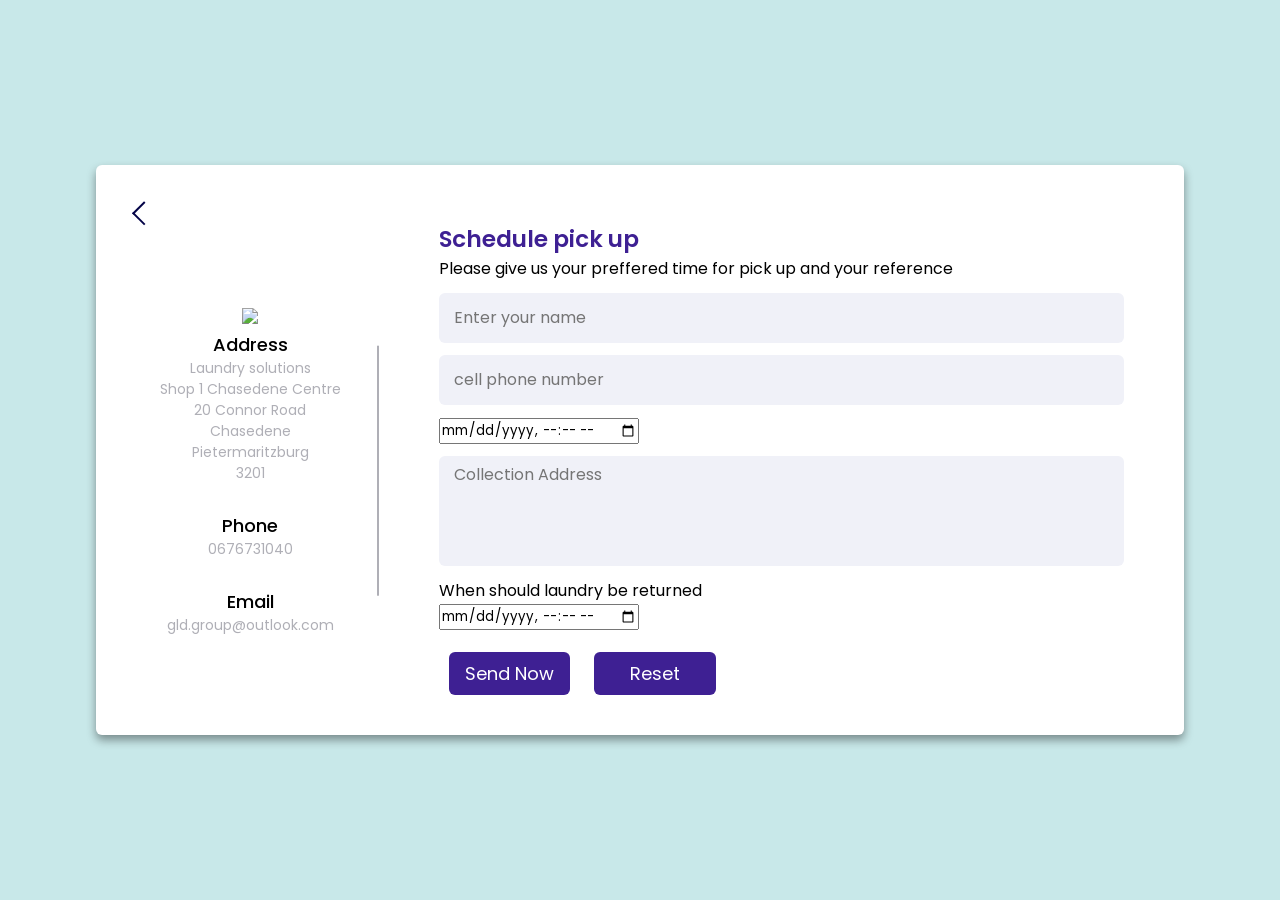
==== index.html @ 84367b09 "Update index.html" ====
<!DOCTYPE html>
<html lang="en" dir="ltr">

<head>
    <meta charset="UTF-8">
    <link rel="stylesheet" href="contact.css" />
    <meta name="viewport" content="width=device-width, initial-scale=1.0">
</head>

<body>
    <div class="container">
        <a data-scroll href="home.html">
            <div class="arrow"></div>
        </a>
        <div class="content">
            <div class="left-side">
                <div class="address details">
                    <img src="https://github.com/Skywalkingzulu1/laundry/blob/708cb647e12a2f6cee826bd1e900e35fd4601183/Screenshot_20221113_131040_com.whatsapp.w4b%20(1).jpg">
                    <!-- <i class="fas fa-map-marker-alt"></i> -->
                    <div class="topic">Address</div>
                    <div class="text-one">Laundry solutions</div>
                    <div class="text-two">
                     Shop 1 Chasedene Centre<br>20 Connor Road<br>Chasedene<br>Pietermaritzburg<br>3201

                    </div>
                </div>
                <div class="phone details">
                    <!-- <i class="fas fa-phone-alt"></i> -->
                    <div class="topic">Phone</div>
                    <div class="text-one">0676731040</div>
                    
                </div>
                <div class="email details">
                    <!-- <i class="fas fa-envelope"></i> -->
                    <div class="topic">Email</div>
                    <div class="text-one">gld.group@outlook.com</div>
                    
                </div>
                <div class="socials details" hidden>
                    <i class="fas fa-envelope"></i>
                    <div class="topic topic-adjust">Socials</div>
                    <span>
                        <a href="#" target="blank"><img class="socials"
                                src="https://cdn2.iconfinder.com/data/icons/social-media-2199/64/social_media_isometric_3-instagram-256.png"
                                alt="#" height="35" width="35" /></a>&nbsp;&nbsp;
                        <!-- <a href="#" target="blank"><img src="https://cdn2.iconfinder.com/data/icons/social-media-2199/64/social_media_isometric_14-linkedin-256.png" alt="#" height="35" width="35" /></a>&nbsp;&nbsp; -->
                        <a href="#" target="blank"><img class="socials"
                                src="https://cdn2.iconfinder.com/data/icons/social-media-2199/64/social_media_isometric_6-twitter-256.png"
                                alt="#" height="35" width="35" /></a>&nbsp;&nbsp;
                        <a href="#" target="blank"><img class="socials"
                                src="https://cdn2.iconfinder.com/data/icons/social-media-2199/64/social_media_isometric_1-facebook-256.png"
                                alt="#" height="35" width="35" /></a>&nbsp;
                    </span>
                </div>
            </div>
            <div class="right-side">
                <div class="topic-text">Schedule pick up</div>
                <p>Please give us your preffered time for pick up and your reference</p>
                <form action="#">
                    <div class="input-box">
                        <input type="text" placeholder="Enter your name">
                    </div>
                    <div class="input-box">
                        <input type="text" placeholder="cell phone number">
                    </div>

                    <div>
                        <input type="datetime-local" value="2023-06-01" />  
                    </div>
                    <div class="input-box message-box">
                        <textarea name="message" cols="30" rows="10" placeholder="Collection Address"></textarea>
                    </div>
                    <div>
                        <p> When should laundry be returned </p> <input type="datetime-local" value="2023-06-01" />
                    </div>
                    <div class="button">
                        <input type="submit" value="Send Now">
                        <input type="reset" value="Reset">
                    </div>
                </form>
            </div>
        </div>
    </div>
</body>

</html>
---- contact.css ----
/* Google Font CDN Link */
@import url('https://fonts.googleapis.com/css2?family=Poppins:wght@200;300;400;500;600;700&display=swap');
*{
  margin: 0;
  padding: 0;
  box-sizing: border-box;
  font-family: "Poppins" , sans-serif;
}
body{
  min-height: 100vh;
  width: 100%;
  background: #c8e8e9;
  display: flex;
  align-items: center;
  justify-content: center;
}
.container{
  width: 85%;
  background: #fff;
  border-radius: 6px;
  padding: 20px 60px 30px 40px;
  box-shadow: 0 5px 10px rgba(0, 0, 0, 0.4);
}
.container .content{
  display: flex;
  align-items: center;
  justify-content: space-between;
}
.container .content .left-side{
  width: 25%;
  height: 100%;
  display: flex;
  flex-direction: column;
  align-items: center;
  justify-content: center;
  margin-top: 15px;
  position: relative;
}
.content .left-side::before{
  content: '';
  position: absolute;
  height: 70%;
  width: 2px;
  right: -15px;
  top: 50%;
  transform: translateY(-50%);
  background: #afafb6;
}
.content .left-side .details{
  margin: 14px;
  text-align: center;
}
.content .left-side .details i{
  font-size: 30px;
  color: #3e2093;
  margin-bottom: 10px;
}
.content .left-side .details .topic{
  font-size: 18px;
  font-weight: 500;
}

.topic-adjust{
  margin-bottom: 10px;
}

.content .left-side .details .text-one,
.content .left-side .details .text-two{
  font-size: 14px;
  color: #afafb6;
}
.container .content .right-side{
  width: 75%;
  margin-left: 75px;
}
.content .right-side .topic-text{
  font-size: 23px;
  font-weight: 600;
  color: #3e2093;
}
.right-side .input-box{
  height: 50px;
  width: 100%;
  margin: 12px 0;
}
.right-side .input-box input,
.right-side .input-box textarea{
  height: 100%;
  width: 100%;
  border: none;
  outline: none;
  font-size: 16px;
  background: #F0F1F8;
  border-radius: 6px;
  padding: 0 15px;
  resize: none;
}
.right-side .message-box{
  min-height: 110px;
}
.right-side .input-box textarea{
  padding-top: 6px;
}
.right-side .button{
  display: inline-block;
  margin-top: 12px;
}
.right-side .button input{
  color: #fff;
  font-size: 18px;
  outline: none;
  border: none;
  width: 121.16px;
  height: 43.5px; 
  padding: 8px 16px;
  margin: 10px;
  border-radius: 6px;
  background: #3e2093;
  cursor: pointer;
  transition: all 0.3s ease;
}
.button input:hover{
  background: #5d33d3;
}

@media (max-width: 950px) {
  .container{
    width: 90%;
    padding: 30px 40px 40px 35px ;
  }
  .container .content .right-side{
   width: 75%;
   margin-left: 55px;
}
}
@media (max-width: 820px) {
  .container{
    margin: 40px 0;
    height: 100%;
  }
  .container .content{
    flex-direction: column-reverse;
  }
 .container .content .left-side{
   width: 100%;
   flex-direction: row;
   margin-top: 40px;
   justify-content: center;
   flex-wrap: wrap;
 }
 .container .content .left-side::before{
   display: none;
 }
 .container .content .right-side{
   width: 100%;
   margin-left: 0;
 }
}

.arrow {
    box-sizing: border-box;
    height: 1.3vw;
    width: 1.3vw;
    margin-top: 20px;
    /* margin-left: 0px; */
    border-style: solid;
    border-color: rgb(3, 3, 71);
    border-width: 0px 1px 1px 0px;
    border-bottom-width: 2px;
    border-right-width: 2px;
    transform: rotate(-225deg);
    transition: border-width 150ms ease-in-out;
  }
  
  .arrow:hover {
    border-color: #3e2093;
    transform: translateX(-7px) rotate(-225deg);
    transition: all 0.4s ease-in-out; 
  }
  
  .socials{
    opacity: 100%;
  }

  .socials span a img:hover{
    opacity: 40%;
    transition: all 0.2s ease-in-out;
  }
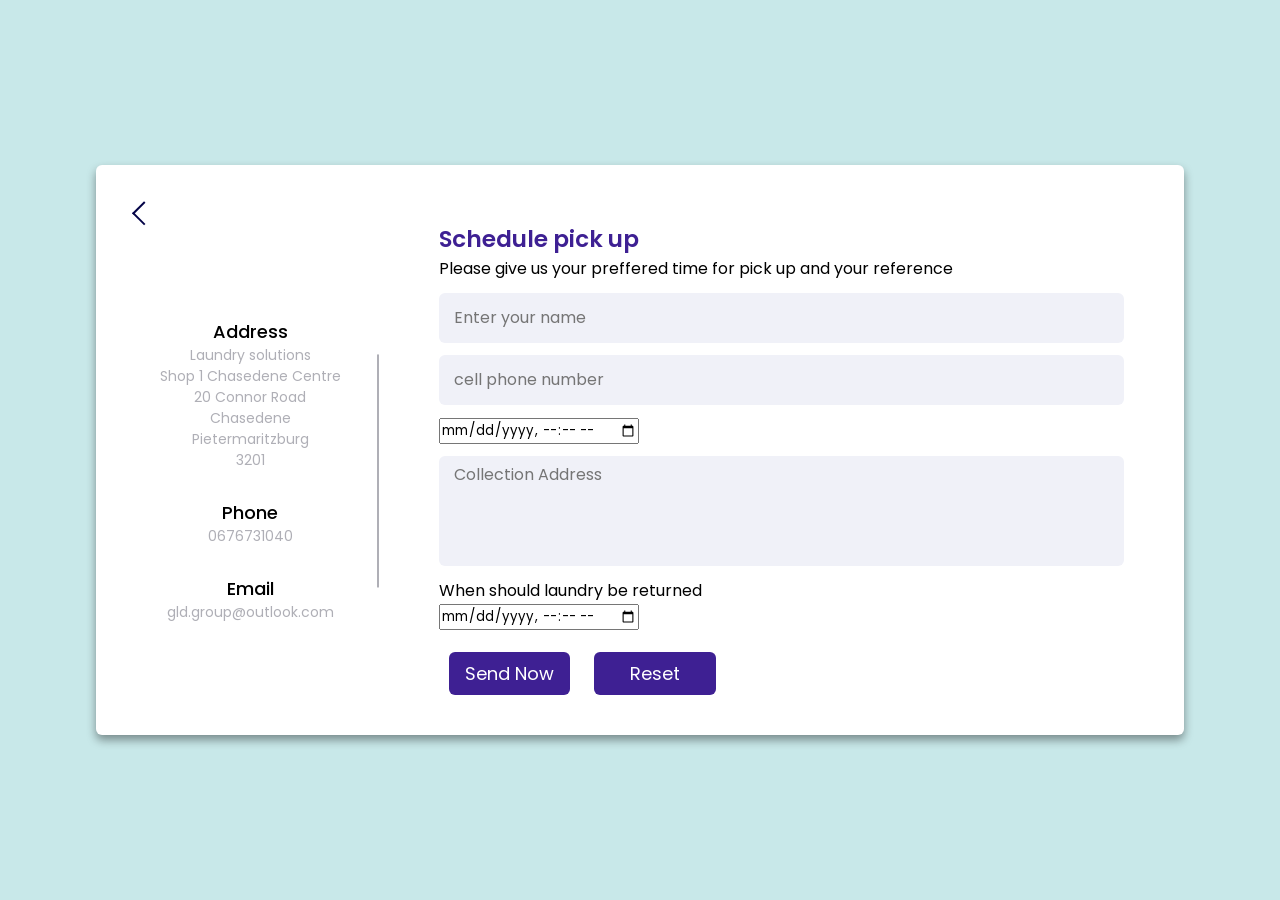
==== commit 1fcf69c4: "Update index.html" ====
--- a/index.html
+++ b/index.html
@@ -15,7 +15,7 @@
         <div class="content">
             <div class="left-side">
                 <div class="address details">
-                    <img src="https://github.com/Skywalkingzulu1/laundry/blob/708cb647e12a2f6cee826bd1e900e35fd4601183/Screenshot_20221113_131040_com.whatsapp.w4b%20(1).jpg">
+                <!--    <img src="https://raw.githubusercontent.com/Skywalkingzulu1/laundry/main/Screenshot_20221113_131040_com.whatsapp.w4b%20(1).jpg"> -->
                     <!-- <i class="fas fa-map-marker-alt"></i> -->
                     <div class="topic">Address</div>
                     <div class="text-one">Laundry solutions</div>
@@ -56,22 +56,22 @@
             <div class="right-side">
                 <div class="topic-text">Schedule pick up</div>
                 <p>Please give us your preffered time for pick up and your reference</p>
-                <form action="#">
+                <form name laundry action="#" method="post" netlify>
                     <div class="input-box">
-                        <input type="text" placeholder="Enter your name">
+                        <input name="Name" type="text" placeholder="Enter your name">
                     </div>
                     <div class="input-box">
-                        <input type="text" placeholder="cell phone number">
+                        <input name="number" id="number" type="text" placeholder="cell phone number">
                     </div>
 
                     <div>
-                        <input type="datetime-local" value="2023-06-01" />  
+                        <input name="drop-date" type="datetime-local" value="2023-06-01" />  
                     </div>
                     <div class="input-box message-box">
-                        <textarea name="message" cols="30" rows="10" placeholder="Collection Address"></textarea>
+                        <textarea name="address" cols="30" rows="10" placeholder="Collection Address"></textarea>
                     </div>
                     <div>
-                        <p> When should laundry be returned </p> <input type="datetime-local" value="2023-06-01" />
+                        <p> When should laundry be returned </p> <input name="collect-date" type="datetime-local" value="2023-06-01" />
                     </div>
                     <div class="button">
                         <input type="submit" value="Send Now">
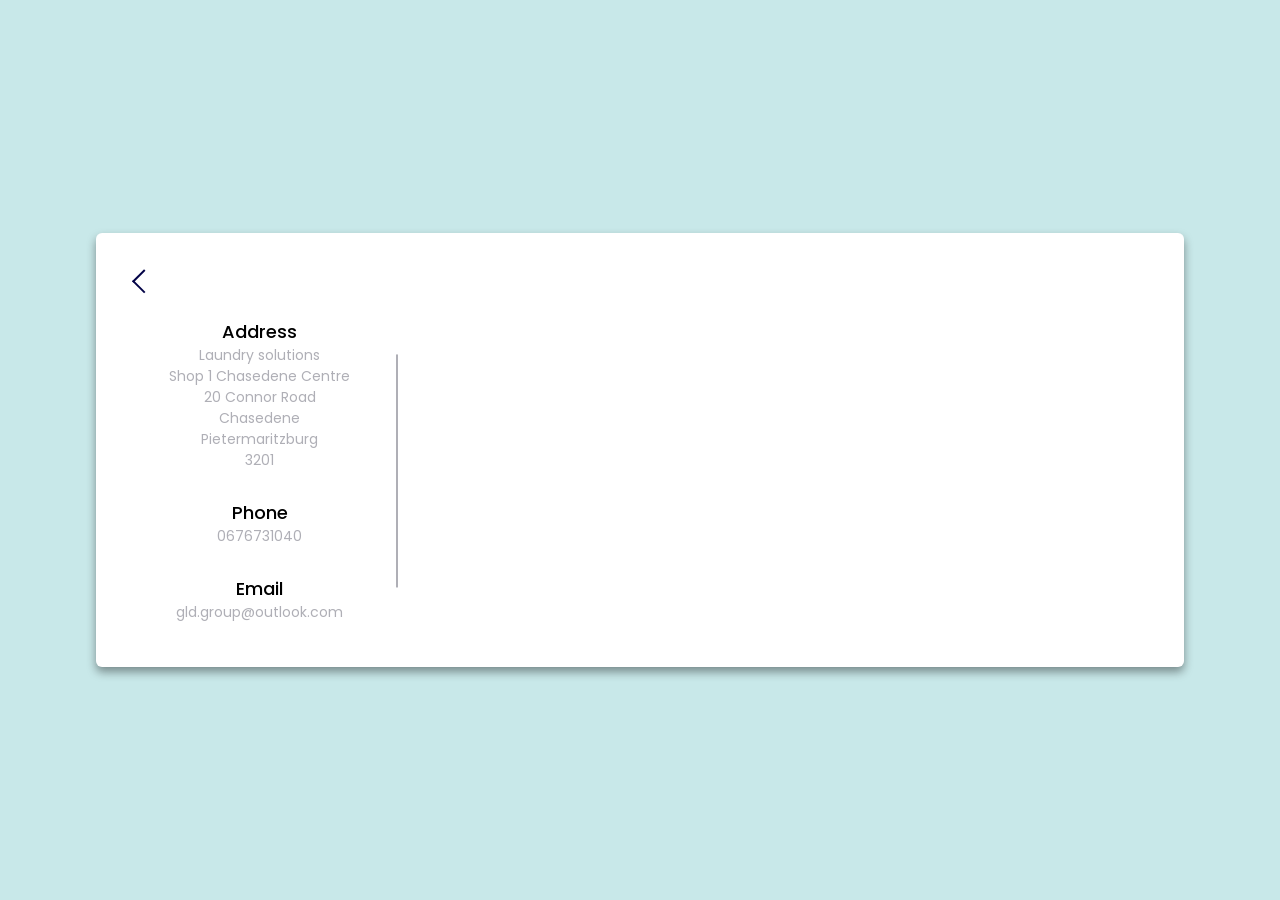
==== commit 709a2edd: "Architect Upgrade: Implement a secure payment integration by adding a server‑side API endpoint that " ====
--- a/index.html
+++ b/index.html
@@ -15,72 +15,20 @@
         <div class="content">
             <div class="left-side">
                 <div class="address details">
-                <!--    <img src="https://raw.githubusercontent.com/Skywalkingzulu1/laundry/main/Screenshot_20221113_131040_com.whatsapp.w4b%20(1).jpg"> -->
+                    <!--    <img src="https://raw.githubusercontent.com/Skywalkingzulu1/laundry/main/Screenshot_20221113_131040_com.whatsapp.w4b%20(1).jpg"> -->
                     <!-- <i class="fas fa-map-marker-alt"></i> -->
                     <div class="topic">Address</div>
                     <div class="text-one">Laundry solutions</div>
                     <div class="text-two">
-                     Shop 1 Chasedene Centre<br>20 Connor Road<br>Chasedene<br>Pietermaritzburg<br>3201
-
+                        Shop 1 Chasedene Centre<br>20 Connor Road<br>Chasedene<br>Pietermaritzburg<br>3201
                     </div>
                 </div>
                 <div class="phone details">
                     <!-- <i class="fas fa-phone-alt"></i> -->
                     <div class="topic">Phone</div>
                     <div class="text-one">0676731040</div>
-                    
                 </div>
                 <div class="email details">
                     <!-- <i class="fas fa-envelope"></i> -->
                     <div class="topic">Email</div>
-                    <div class="text-one">gld.group@outlook.com</div>
-                    
-                </div>
-                <div class="socials details" hidden>
-                    <i class="fas fa-envelope"></i>
-                    <div class="topic topic-adjust">Socials</div>
-                    <span>
-                        <a href="#" target="blank"><img class="socials"
-                                src="https://cdn2.iconfinder.com/data/icons/social-media-2199/64/social_media_isometric_3-instagram-256.png"
-                                alt="#" height="35" width="35" /></a>&nbsp;&nbsp;
-                        <!-- <a href="#" target="blank"><img src="https://cdn2.iconfinder.com/data/icons/social-media-2199/64/social_media_isometric_14-linkedin-256.png" alt="#" height="35" width="35" /></a>&nbsp;&nbsp; -->
-                        <a href="#" target="blank"><img class="socials"
-                                src="https://cdn2.iconfinder.com/data/icons/social-media-2199/64/social_media_isometric_6-twitter-256.png"
-                                alt="#" height="35" width="35" /></a>&nbsp;&nbsp;
-                        <a href="#" target="blank"><img class="socials"
-                                src="https://cdn2.iconfinder.com/data/icons/social-media-2199/64/social_media_isometric_1-facebook-256.png"
-                                alt="#" height="35" width="35" /></a>&nbsp;
-                    </span>
-                </div>
-            </div>
-            <div class="right-side">
-                <div class="topic-text">Schedule pick up</div>
-                <p>Please give us your preffered time for pick up and your reference</p>
-                <form name laundry action="#" method="post" netlify>
-                    <div class="input-box">
-                        <input name="Name" type="text" placeholder="Enter your name">
-                    </div>
-                    <div class="input-box">
-                        <input name="number" id="number" type="text" placeholder="cell phone number">
-                    </div>
-
-                    <div>
-                        <input name="drop-date" type="datetime-local" value="2023-06-01" />  
-                    </div>
-                    <div class="input-box message-box">
-                        <textarea name="address" cols="30" rows="10" placeholder="Collection Address"></textarea>
-                    </div>
-                    <div>
-                        <p> When should laundry be returned </p> <input name="collect-date" type="datetime-local" value="2023-06-01" />
-                    </div>
-                    <div class="button">
-                        <input type="submit" value="Send Now">
-                        <input type="reset" value="Reset">
-                    </div>
-                </form>
-            </div>
-        </div>
-    </div>
-</body>
-
-</html>
+                    <div class="text-one">gld.group@outlook.com</div
